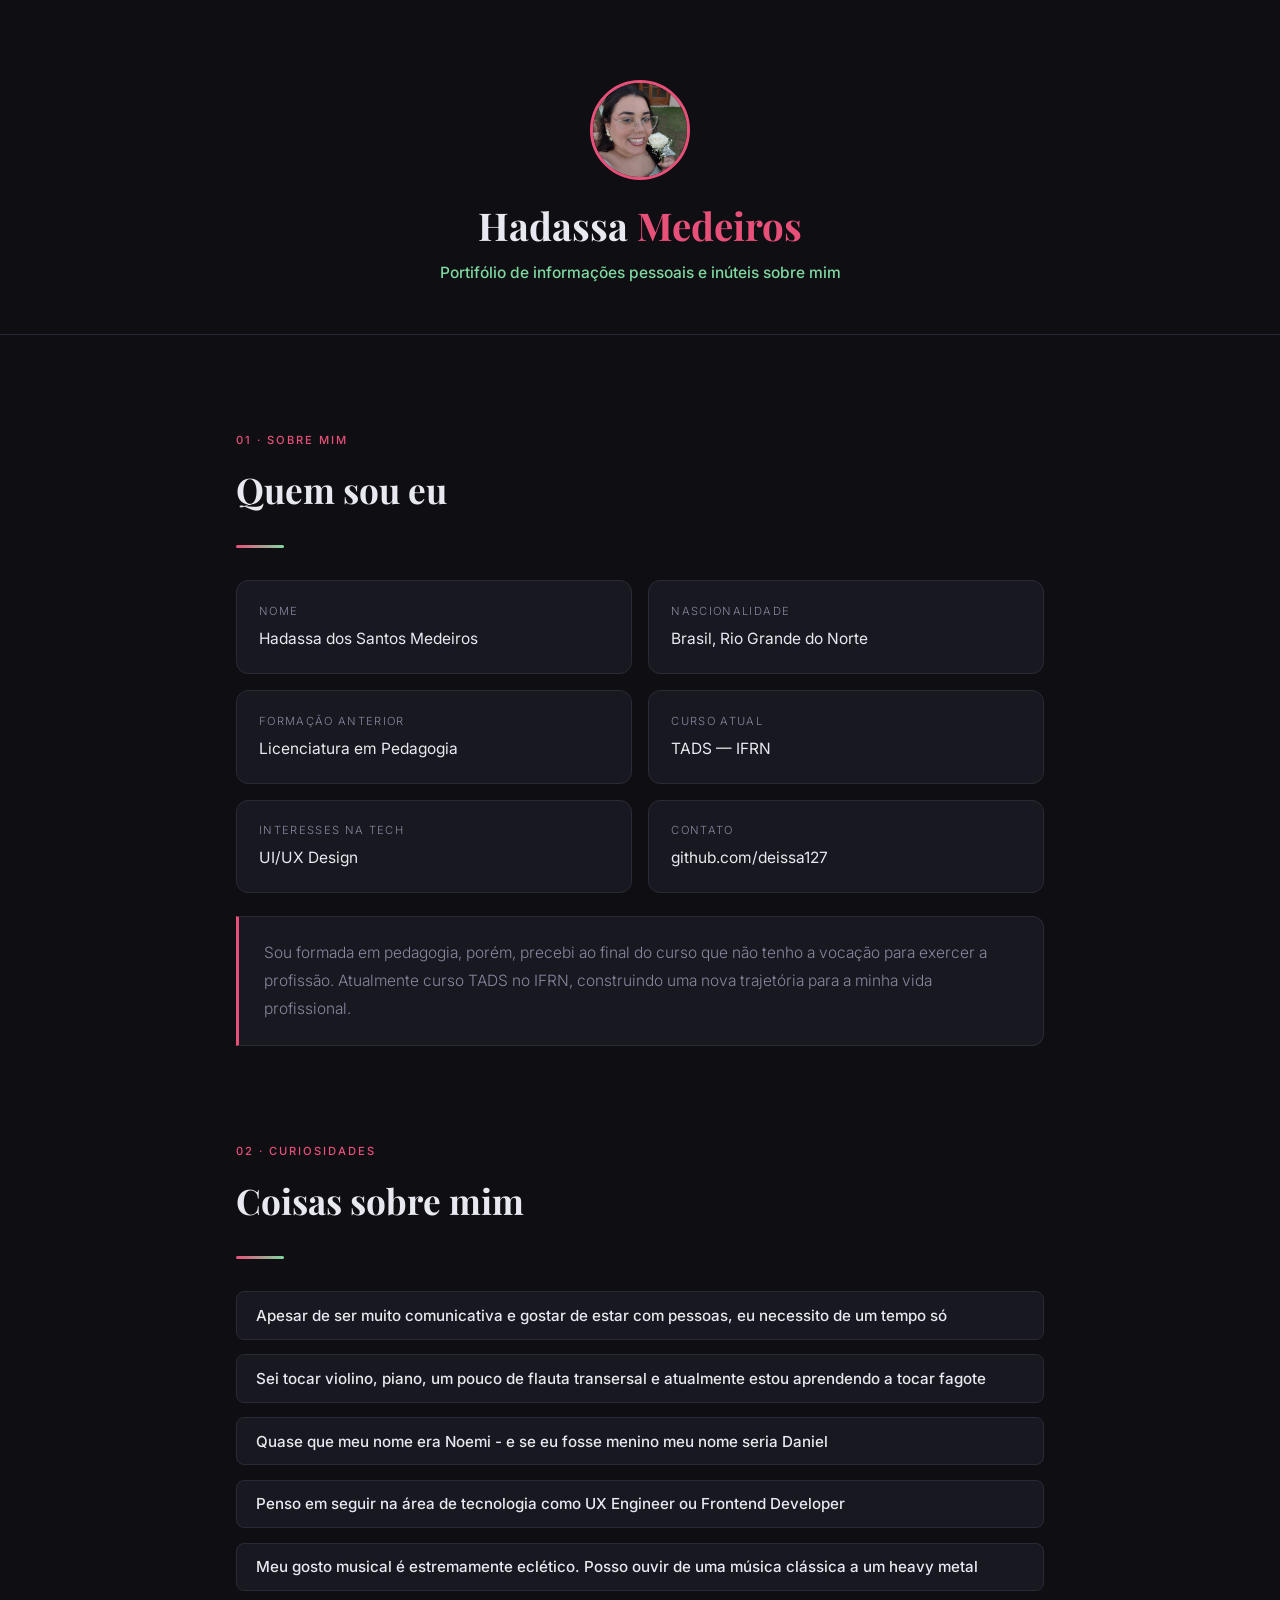
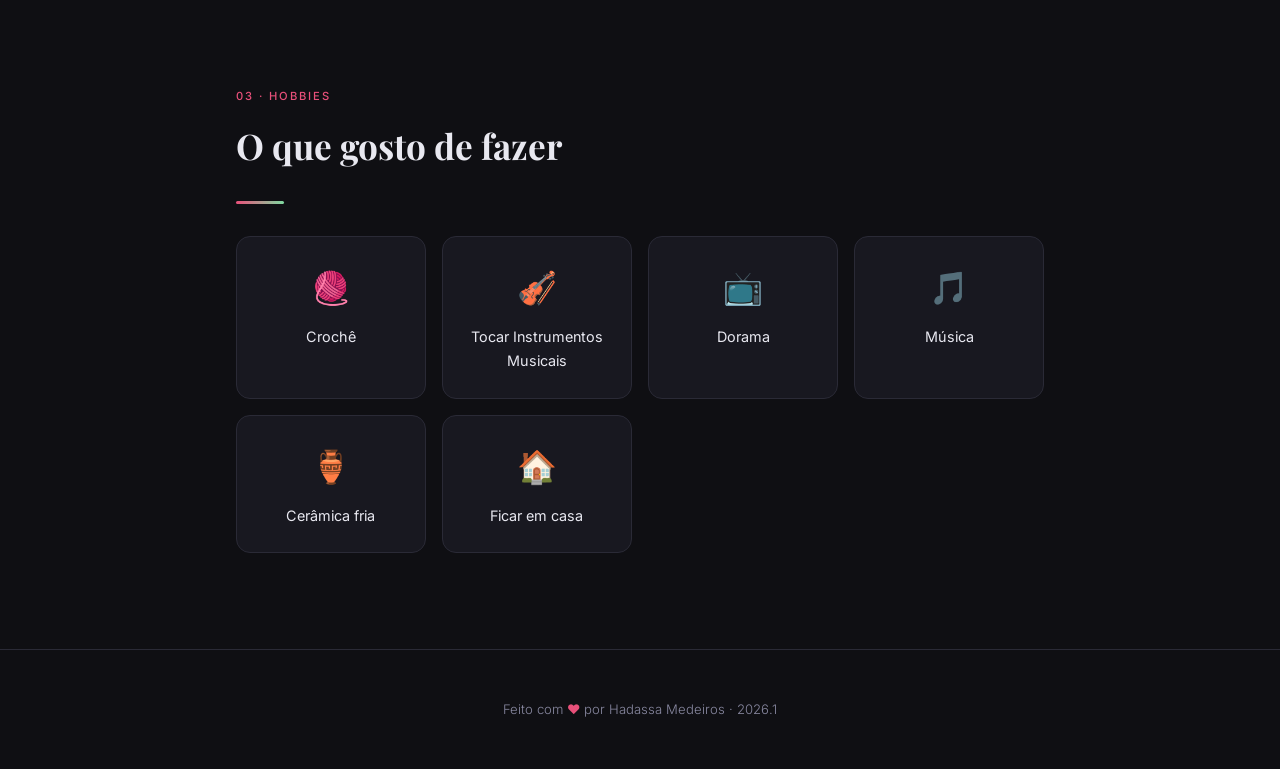
==== index.html @ 1faab9f4 "correção" ====
<!DOCTYPE html>
<html lang="pt-BR">
<head>
  <meta charset="UTF-8" />
  <meta name="viewport" content="width=device-width, initial-scale=1.0"/>
  <title>Hadassa — Portfólio</title>
  <link href="https://fonts.googleapis.com/css2?family=Playfair+Display:wght@700&family=Inter:wght@300;400;500&display=swap" rel="stylesheet"/>
  <link rel="stylesheet" href="style.css">
</head>
<body>

<header>
  <div class="avatar">
    <img src="minha_foto.png" alt="Foto de perfil de Hadassa" />
  </div>
  <h1>Hadassa <span>Medeiros</span></h1>
  <p class="tagline">
    <strong>Portifólio de informações pessoais e inúteis sobre mim</strong>
  </p>
</header>

<main>

  <section id="sobre">
    <p class="section-label">01 · sobre mim</p>
    <h2>Quem sou eu</h2>
    <div class="divider"></div>

    <div class="info-grid">
      <div class="info-card">
        <div class="label">Nome</div>
        <div class="value">Hadassa dos Santos Medeiros</div>
      </div>
      <div class="info-card">
        <div class="label">Nascionalidade</div>
        <div class="value">Brasil, Rio Grande do Norte</div>
      </div>
      <div class="info-card">
        <div class="label">Formação anterior</div>
        <div class="value">Licenciatura em Pedagogia</div>
      </div>
      <div class="info-card">
        <div class="label">Curso atual</div>
        <div class="value">TADS — IFRN</div>
      </div>
      <div class="info-card">
        <div class="label">Interesses na tech</div>
        <div class="value">UI/UX Design</div>
      </div>
      <div class="info-card">
        <div class="label">Contato</div>
        <div class="value">github.com/deissa127</div>
      </div>
    </div>

    <div class="bio">
      Sou formada em pedagogia, porém, precebi ao final do curso que não tenho a vocação para exercer a profissão. Atualmente curso TADS no IFRN, construindo uma nova trajetória para a minha vida profissional.
    </div>
  </section>

  <section id="curiosidades">
    <p class="section-label">02 · Curiosidades</p>
    <h2>Coisas sobre mim</h2>
    <div class="divider"></div>

    <div class="curiosity-list">
      <div class="curiosity-item"><strong>Apesar de ser muito comunicativa e gostar de estar com pessoas, eu necessito de um tempo só</strong></div>
      <div class="curiosity-item"><strong>Sei tocar violino, piano, um pouco de flauta transersal e atualmente estou aprendendo a tocar fagote</strong></div>
      <div class="curiosity-item"><strong>Quase que meu nome era Noemi - e se eu fosse menino meu nome seria Daniel</strong></div>
      <div class="curiosity-item"><strong>Penso em seguir na área de tecnologia como UX Engineer ou Frontend Developer</strong></div>
      <div class="curiosity-item"><strong>Meu gosto musical é estremamente eclético. Posso ouvir de uma música clássica a um heavy metal</strong></div>
    </div>
  </section>

  <section id="hobbies">
    <p class="section-label">03 · Hobbies</p>
    <h2>O que gosto de fazer</h2>
    <div class="divider"></div>

    <div class="hobby-grid">
      <div class="hobby-card">
        <div class="icon">🧶</div>
        <div class="name">Crochê</div>
      </div>
      <div class="hobby-card">
        <div class="icon">🎻</div>
        <div class="name">Tocar Instrumentos Musicais</div>
      </div>
      <div class="hobby-card">
        <div class="icon">📺</div>
        <div class="name">Dorama</div>
      </div>
      <div class="hobby-card">
        <div class="icon">🎵</div>
        <div class="name">Música</div>
      </div>
      <div class="hobby-card">
        <div class="icon">🏺</div>
        <div class="name">Cerâmica fria</div>
      </div>
      <div class="hobby-card">
        <div class="icon">🏠</div>
        <div class="name">Ficar em casa</div>
      </div>
    </div>
  </section>

</main>

<footer>
  Feito com <span>♥</span> por Hadassa Medeiros · 2026.1
</footer>

</body>
</html>
---- style.css ----
:root {
  --bg:         #0f0f13;
  --surface:    #181820;
  --border:     #2a2a36;
  --pink:       #e8507a;
  --pink-soft:  #f28baa;
  --green:      #7ed9a0;
  --green-dim:  #4db87a;
  --text:       #e8e8f0;
  --muted:      #8888a0;
}

*, *::before, *::after { 
  box-sizing: border-box; 
  margin: 0; 
  padding: 0; 
}

body {
  background: var(--bg);
  color: var(--text);
  font-family: 'Inter', sans-serif;
  font-weight: 300;
  line-height: 1.7;
}

/* ── HERO ── */
header {
  padding: 5rem 2rem 3rem;
  text-align: center;
  border-bottom: 1px solid var(--border);
}

.avatar {
  width: 100px; 
  height: 100px;
  border-radius: 50%;
  border: 3px solid var(--pink);
  margin: 0 auto 1.4rem;
  background: var(--surface);
  display: flex; 
  align-items: center; 
  justify-content: center;
  font-size: 2.4rem;
}
.avatar img {
  width: 100%;       /* Faz a imagem preencher a div .avatar */
  height: 100%;      /* Preenche a div .avatar totalmente */
  object-fit: cover; /* Garante que a foto preencha o círculo sem distorcer */
  border-radius: 50%; /* Mantém o corte redondo da foto */
}


header h1 {
  font-family: 'Playfair Display', serif;
  font-size: 2.4rem;
  line-height: 1.2;
}

header h1 span { 
  color: var(--pink); 
}

.tagline {
  margin-top: .7rem;
  font-size: .97rem;
  color: var(--muted);
  max-width: 460px;
  margin-left: auto;
  margin-right: auto;
}

.tagline strong { 
  color: var(--green); 
  font-weight: 500; 
}

/* ── LAYOUT ── */
main {
  max-width: 860px;
  margin: 0 auto;
  padding: 0 1.6rem 6rem;
}

section {
  margin-top: 6rem;
}

.section-label {
  font-size: .7rem;
  letter-spacing: .18em;
  text-transform: uppercase;
  color: var(--pink);
  font-weight: 500;
  margin-bottom: .6rem;
}

h2 {
  font-family: 'Playfair Display', serif;
  font-size: clamp(1.6rem, 4vw, 2.2rem);
  color: var(--text);
  margin-bottom: 1.6rem;
}

.divider {
  width: 48px; 
  height: 3px;
  background: linear-gradient(90deg, var(--pink), var(--green));
  border-radius: 2px;
  margin-bottom: 2rem;
}

/* ── SOBRE MIM ── */
.info-grid {
  display: grid;
  grid-template-columns: 1fr 1fr;
  gap: 1rem;
}

.info-card {
  background: var(--surface);
  border: 1px solid var(--border);
  border-radius: 12px;
  padding: 1.3rem 1.4rem;
}

.info-card .label {
  font-size: .7rem;
  text-transform: uppercase;
  letter-spacing: .12em;
  color: var(--muted);
  margin-bottom: .3rem;
}

.info-card .value {
  font-size: .97rem;
  color: var(--text);
  font-weight: 400;
}

.bio {
  margin-top: 1.4rem;
  background: var(--surface);
  border: 1px solid var(--border);
  border-left: 3px solid var(--pink);
  border-radius: 0 12px 12px 0;
  padding: 1.4rem 1.6rem;
  font-size: .97rem;
  color: var(--muted);
  line-height: 1.8;
}

.bio em { 
  color: var(--green); 
  font-style: normal; 
  font-weight: 500; 
}

/* ── CURIOSIDADES ── */
.curiosity-list {
  display: flex;
  flex-direction: column;
  gap: .9rem;
}

.curiosity-item {
  background: var(--surface);
  border: 1px solid var(--border);
  border-radius: 8px;
  padding: .6rem 1.2rem;
  transition: border-color .2s;
}

.curiosity-item:hover { 
  border-color: var(--pink-soft); 
}

.curiosity-item strong {
  color: var(--text);
  font-weight: 500;
  font-size: .95rem;
}

/* ── HOBBIES ── */
.hobby-grid {
  display: grid;
  grid-template-columns: repeat(auto-fill, minmax(160px, 1fr));
  gap: 1rem;
}

.hobby-card {
  background: var(--surface);
  border: 1px solid var(--border);
  border-radius: 14px;
  padding: 1.5rem 1rem;
  text-align: center;
  transition: transform .2s, border-color .2s;
}

.hobby-card:hover {
  transform: translateY(-4px);
  border-color: var(--green-dim);
}

.hobby-card .icon { 
  font-size: 2rem; 
  margin-bottom: .6rem; 
}

.hobby-card .name { 
  font-size: .9rem; 
  color: var(--text); 
  font-weight: 400; 
}

/* ── FOOTER ── */
footer {
  text-align: center;
  padding: 3rem 1rem;
  border-top: 1px solid var(--border);
  color: var(--muted);
  font-size: .82rem;
}

footer span { 
  color: var(--pink); 
}

/* ── RESPONSIVE ── */
@media (max-width: 540px) {
  .info-grid { 
    grid-template-columns: 1fr; 
  }
}
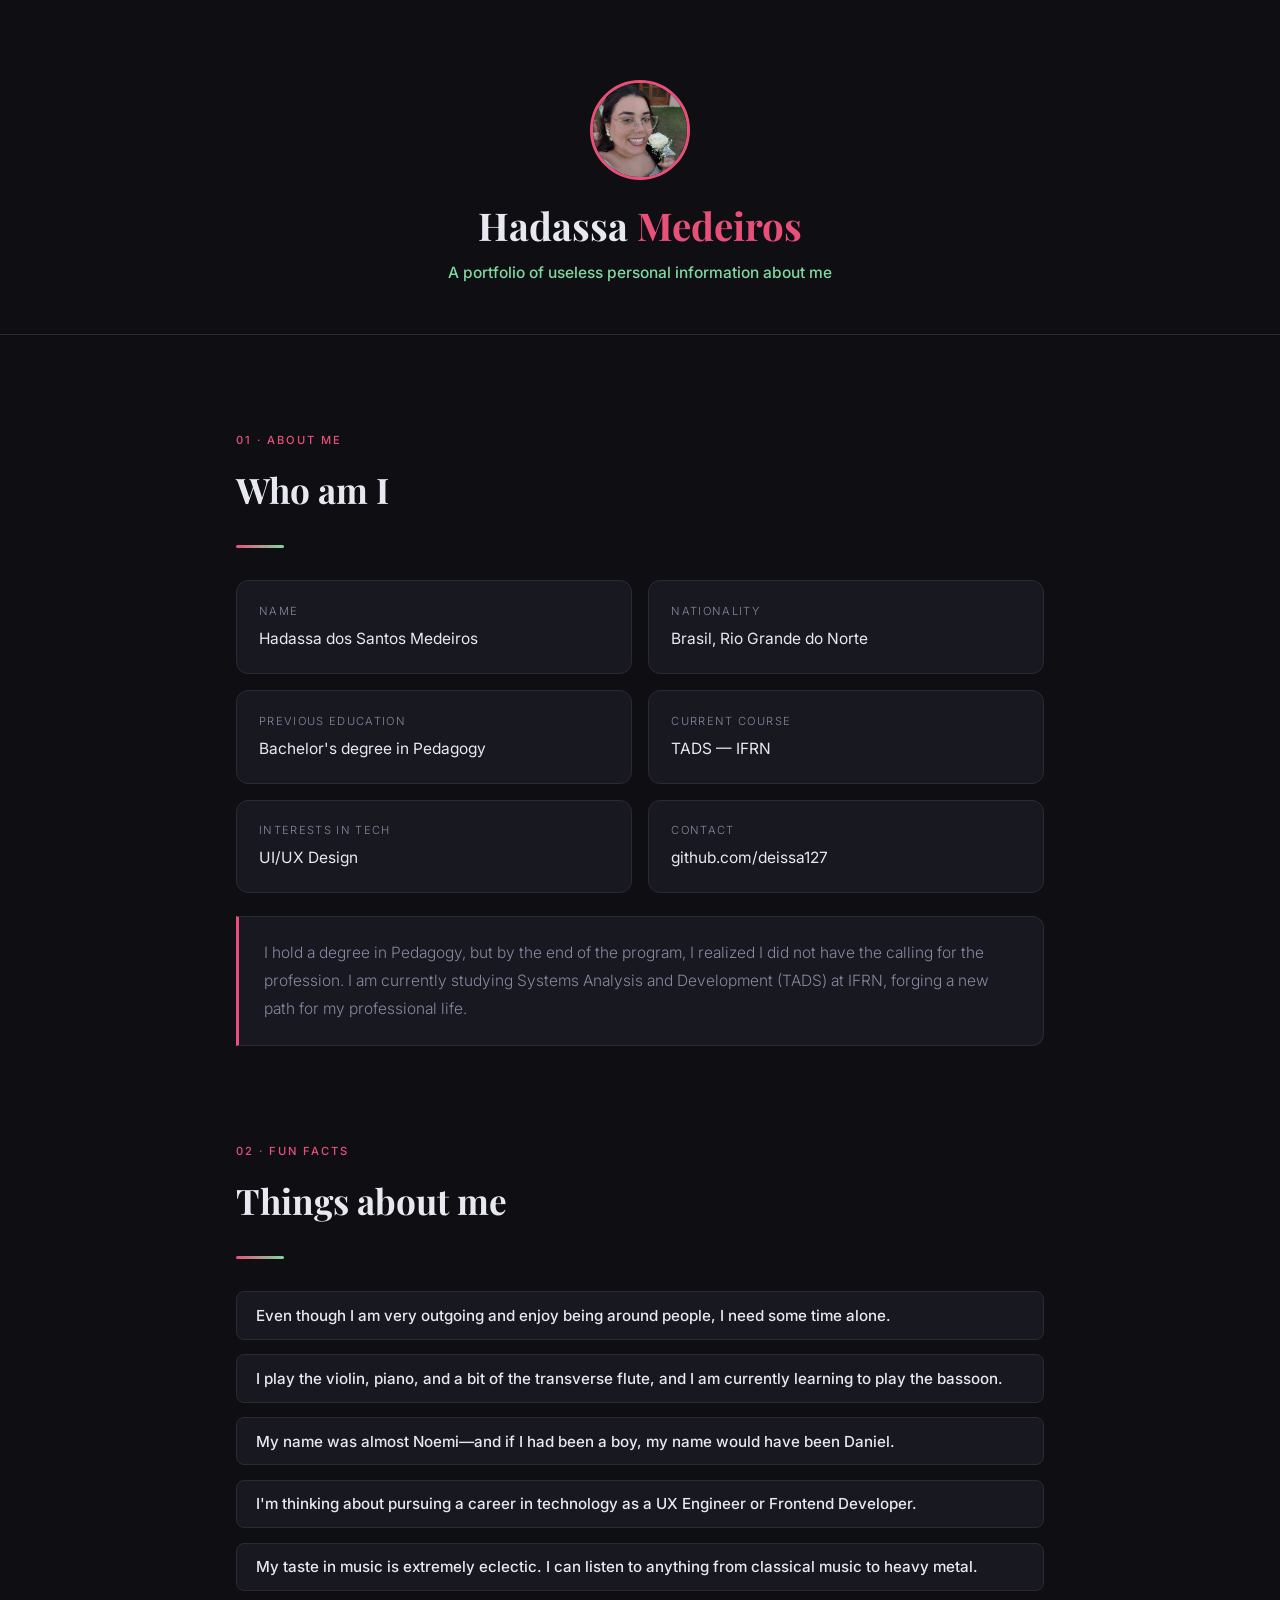
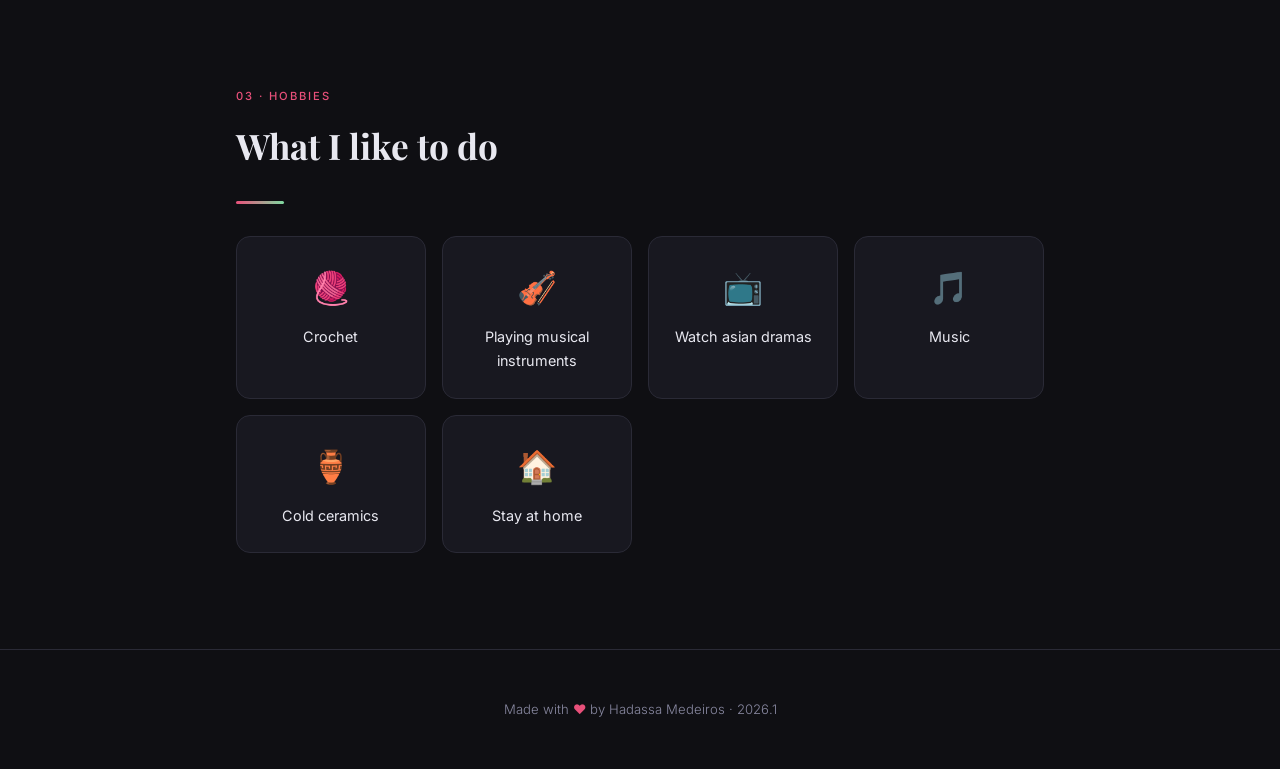
==== commit 612d4c48: "inglês" ====
--- a/index.html
+++ b/index.html
@@ -1,9 +1,9 @@
 <!DOCTYPE html>
-<html lang="pt-BR">
+<html lang="en">
 <head>
   <meta charset="UTF-8" />
   <meta name="viewport" content="width=device-width, initial-scale=1.0"/>
-  <title>Hadassa — Portfólio</title>
+  <title>Hadassa — Portfolio</title>
   <link href="https://fonts.googleapis.com/css2?family=Playfair+Display:wght@700&family=Inter:wght@300;400;500&display=swap" rel="stylesheet"/>
   <link rel="stylesheet" href="style.css">
 </head>
@@ -15,92 +15,92 @@
   </div>
   <h1>Hadassa <span>Medeiros</span></h1>
   <p class="tagline">
-    <strong>Portifólio de informações pessoais e inúteis sobre mim</strong>
+    <strong>A portfolio of useless personal information about me</strong>
   </p>
 </header>
 
 <main>
 
   <section id="sobre">
-    <p class="section-label">01 · sobre mim</p>
-    <h2>Quem sou eu</h2>
+    <p class="section-label">01 · about me</p>
+    <h2>Who am I</h2>
     <div class="divider"></div>
 
     <div class="info-grid">
       <div class="info-card">
-        <div class="label">Nome</div>
+        <div class="label">Name</div>
         <div class="value">Hadassa dos Santos Medeiros</div>
       </div>
       <div class="info-card">
-        <div class="label">Nascionalidade</div>
+        <div class="label">Nationality</div>
         <div class="value">Brasil, Rio Grande do Norte</div>
       </div>
       <div class="info-card">
-        <div class="label">Formação anterior</div>
-        <div class="value">Licenciatura em Pedagogia</div>
+        <div class="label">Previous education</div>
+        <div class="value">Bachelor's degree in Pedagogy</div>
       </div>
       <div class="info-card">
-        <div class="label">Curso atual</div>
+        <div class="label">Current course</div>
         <div class="value">TADS — IFRN</div>
       </div>
       <div class="info-card">
-        <div class="label">Interesses na tech</div>
+        <div class="label">Interests in tech</div>
         <div class="value">UI/UX Design</div>
       </div>
       <div class="info-card">
-        <div class="label">Contato</div>
+        <div class="label">Contact</div>
         <div class="value">github.com/deissa127</div>
       </div>
     </div>
 
     <div class="bio">
-      Sou formada em pedagogia, porém, precebi ao final do curso que não tenho a vocação para exercer a profissão. Atualmente curso TADS no IFRN, construindo uma nova trajetória para a minha vida profissional.
+      I hold a degree in Pedagogy, but by the end of the program, I realized I did not have the calling for the profession. I am currently studying Systems Analysis and Development (TADS) at IFRN, forging a new path for my professional life.
     </div>
   </section>
 
   <section id="curiosidades">
-    <p class="section-label">02 · Curiosidades</p>
-    <h2>Coisas sobre mim</h2>
+    <p class="section-label">02 · Fun Facts</p>
+    <h2>Things about me</h2>
     <div class="divider"></div>
 
     <div class="curiosity-list">
-      <div class="curiosity-item"><strong>Apesar de ser muito comunicativa e gostar de estar com pessoas, eu necessito de um tempo só</strong></div>
-      <div class="curiosity-item"><strong>Sei tocar violino, piano, um pouco de flauta transersal e atualmente estou aprendendo a tocar fagote</strong></div>
-      <div class="curiosity-item"><strong>Quase que meu nome era Noemi - e se eu fosse menino meu nome seria Daniel</strong></div>
-      <div class="curiosity-item"><strong>Penso em seguir na área de tecnologia como UX Engineer ou Frontend Developer</strong></div>
-      <div class="curiosity-item"><strong>Meu gosto musical é estremamente eclético. Posso ouvir de uma música clássica a um heavy metal</strong></div>
+      <div class="curiosity-item"><strong>Even though I am very outgoing and enjoy being around people, I need some time alone.</strong></div>
+      <div class="curiosity-item"><strong>I play the violin, piano, and a bit of the transverse flute, and I am currently learning to play the bassoon.</strong></div>
+      <div class="curiosity-item"><strong>My name was almost Noemi—and if I had been a boy, my name would have been Daniel.</strong></div>
+      <div class="curiosity-item"><strong>I'm thinking about pursuing a career in technology as a UX Engineer or Frontend Developer.</strong></div>
+      <div class="curiosity-item"><strong>My taste in music is extremely eclectic. I can listen to anything from classical music to heavy metal.</strong></div>
     </div>
   </section>
 
   <section id="hobbies">
     <p class="section-label">03 · Hobbies</p>
-    <h2>O que gosto de fazer</h2>
+    <h2>What I like to do</h2>
     <div class="divider"></div>
 
     <div class="hobby-grid">
       <div class="hobby-card">
         <div class="icon">🧶</div>
-        <div class="name">Crochê</div>
+        <div class="name">Crochet</div>
       </div>
       <div class="hobby-card">
         <div class="icon">🎻</div>
-        <div class="name">Tocar Instrumentos Musicais</div>
+        <div class="name">Playing musical instruments</div>
       </div>
       <div class="hobby-card">
         <div class="icon">📺</div>
-        <div class="name">Dorama</div>
+        <div class="name">Watch asian dramas</div>
       </div>
       <div class="hobby-card">
         <div class="icon">🎵</div>
-        <div class="name">Música</div>
+        <div class="name">Music</div>
       </div>
       <div class="hobby-card">
         <div class="icon">🏺</div>
-        <div class="name">Cerâmica fria</div>
+        <div class="name">Cold ceramics</div>
       </div>
       <div class="hobby-card">
         <div class="icon">🏠</div>
-        <div class="name">Ficar em casa</div>
+        <div class="name">Stay at home</div>
       </div>
     </div>
   </section>
@@ -108,7 +108,7 @@
 </main>
 
 <footer>
-  Feito com <span>♥</span> por Hadassa Medeiros · 2026.1
+  Made with <span>♥</span> by Hadassa Medeiros · 2026.1
 </footer>
 
 </body>
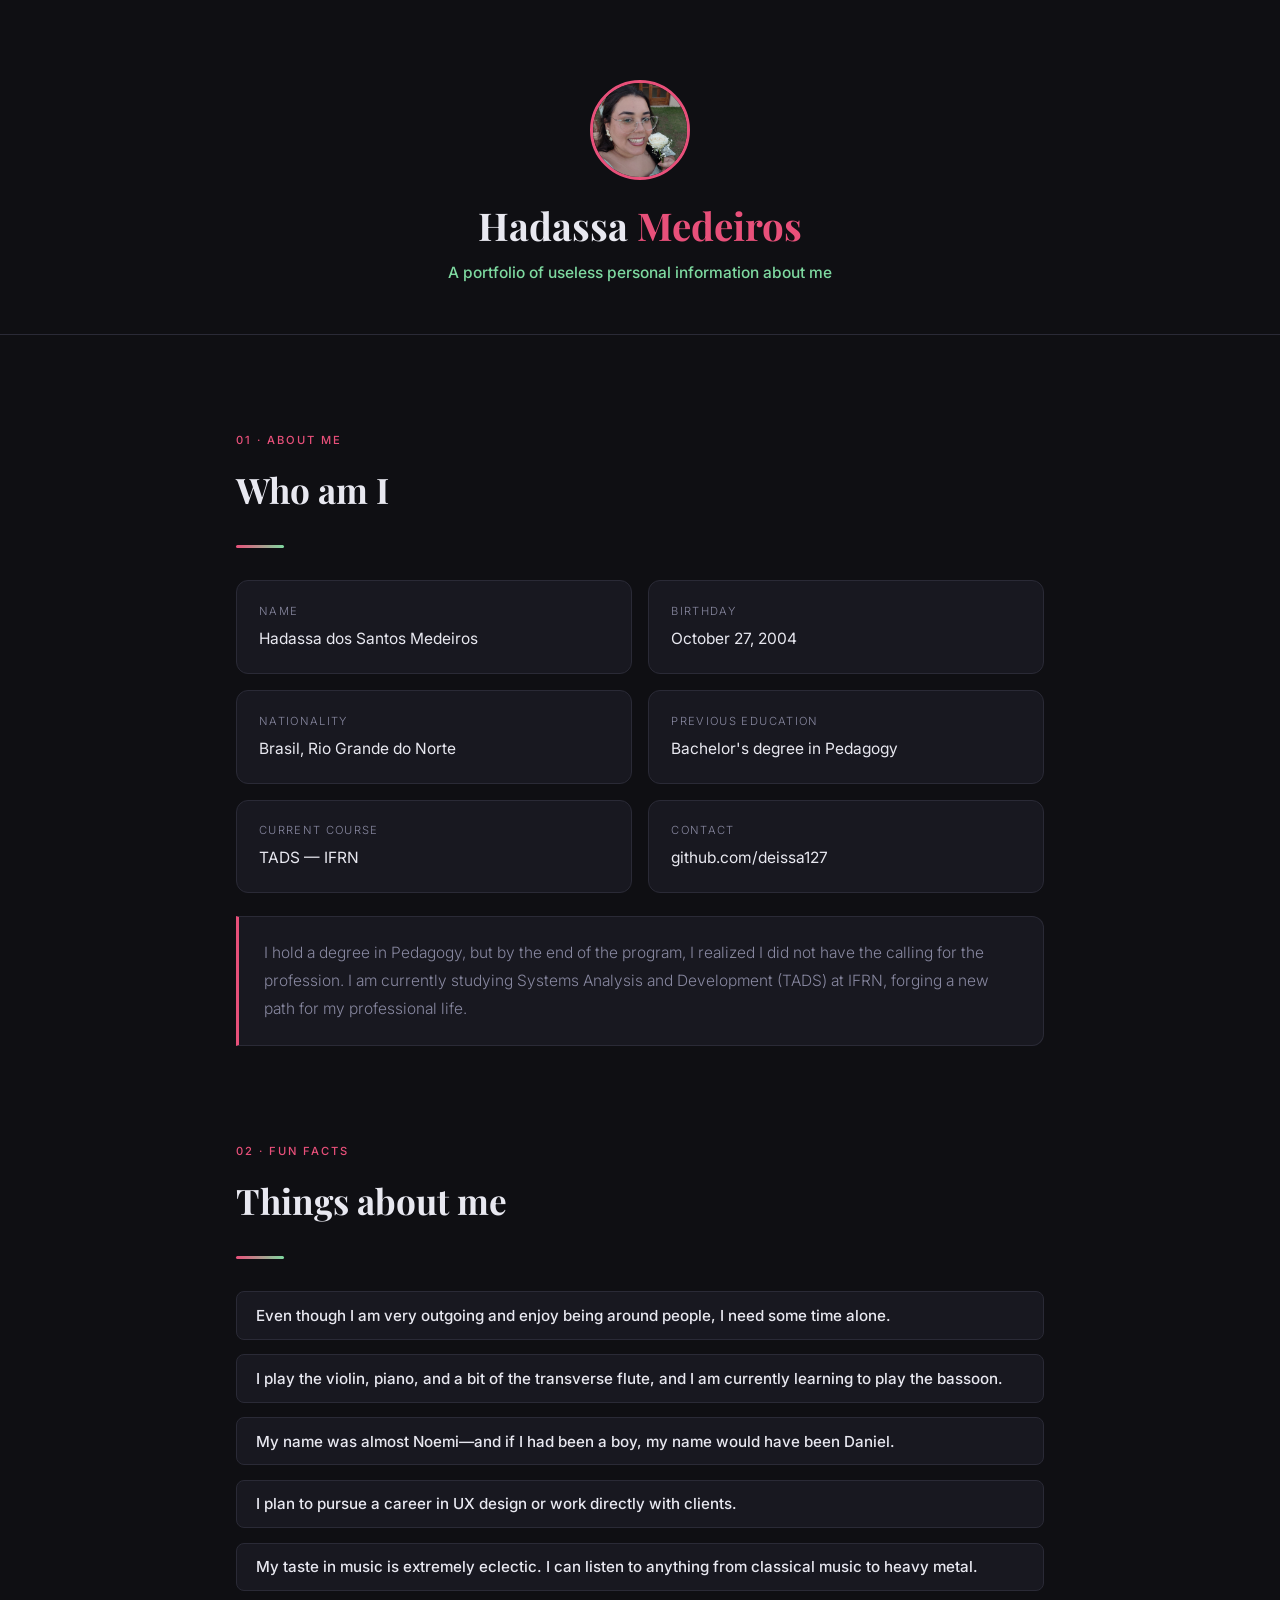
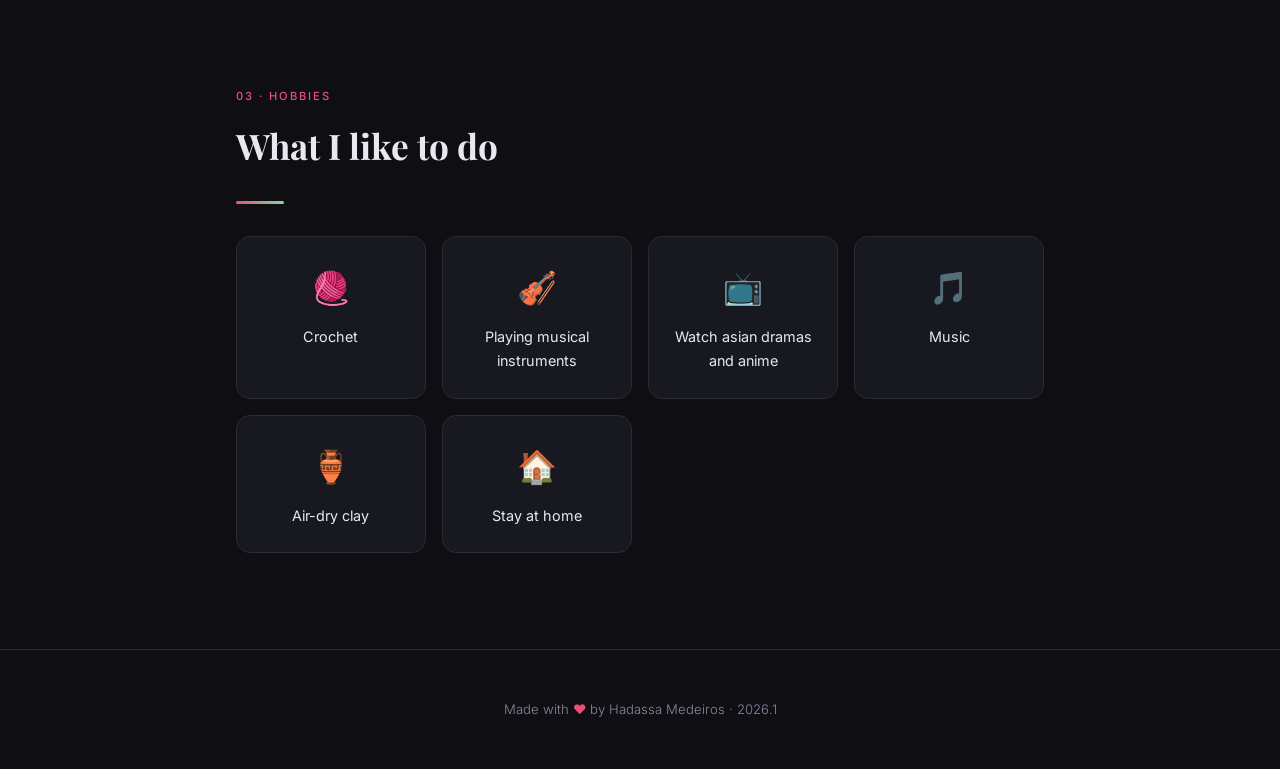
==== commit c1493e64: "atualização" ====
--- a/index.html
+++ b/index.html
@@ -32,6 +32,10 @@
         <div class="value">Hadassa dos Santos Medeiros</div>
       </div>
       <div class="info-card">
+        <div class="label">Birthday</div>
+        <div class="value">October 27, 2004</div>
+      </div>
+      <div class="info-card">
         <div class="label">Nationality</div>
         <div class="value">Brasil, Rio Grande do Norte</div>
       </div>
@@ -42,10 +46,6 @@
       <div class="info-card">
         <div class="label">Current course</div>
         <div class="value">TADS — IFRN</div>
-      </div>
-      <div class="info-card">
-        <div class="label">Interests in tech</div>
-        <div class="value">UI/UX Design</div>
       </div>
       <div class="info-card">
         <div class="label">Contact</div>
@@ -67,7 +67,7 @@
       <div class="curiosity-item"><strong>Even though I am very outgoing and enjoy being around people, I need some time alone.</strong></div>
       <div class="curiosity-item"><strong>I play the violin, piano, and a bit of the transverse flute, and I am currently learning to play the bassoon.</strong></div>
       <div class="curiosity-item"><strong>My name was almost Noemi—and if I had been a boy, my name would have been Daniel.</strong></div>
-      <div class="curiosity-item"><strong>I'm thinking about pursuing a career in technology as a UX Engineer or Frontend Developer.</strong></div>
+      <div class="curiosity-item"><strong>I plan to pursue a career in UX design or work directly with clients.</strong></div>
       <div class="curiosity-item"><strong>My taste in music is extremely eclectic. I can listen to anything from classical music to heavy metal.</strong></div>
     </div>
   </section>
@@ -88,7 +88,7 @@
       </div>
       <div class="hobby-card">
         <div class="icon">📺</div>
-        <div class="name">Watch asian dramas</div>
+        <div class="name">Watch asian dramas and anime</div>
       </div>
       <div class="hobby-card">
         <div class="icon">🎵</div>
@@ -96,7 +96,7 @@
       </div>
       <div class="hobby-card">
         <div class="icon">🏺</div>
-        <div class="name">Cold ceramics</div>
+        <div class="name">Air-dry clay</div>
       </div>
       <div class="hobby-card">
         <div class="icon">🏠</div>
